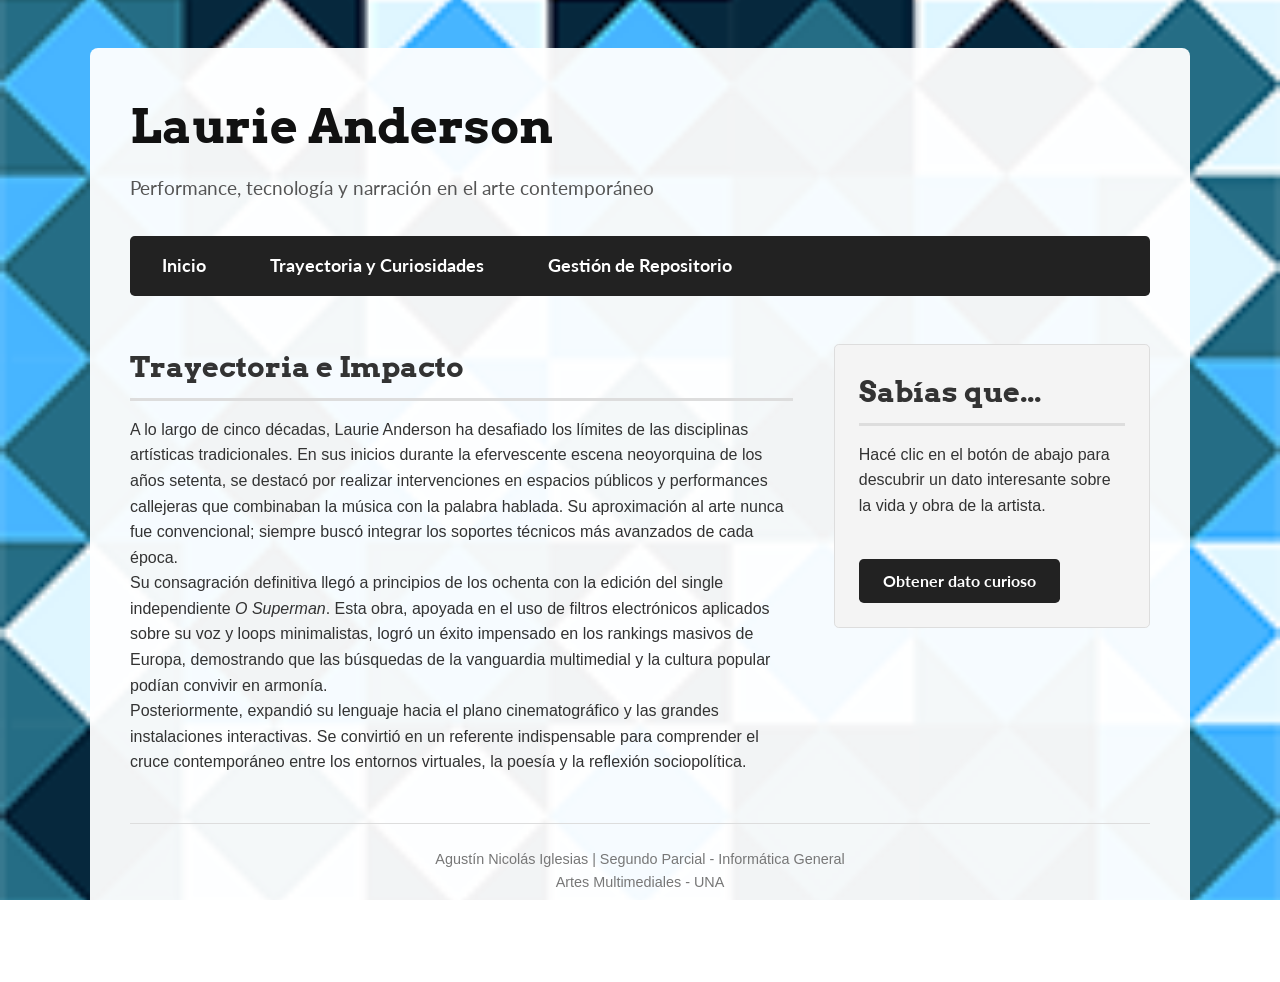
==== trayectoria.html @ d1cdc9f0 "Creación de gestion.html y trayectoria.html Creación de gestion.html y trayectoria.html, tambien se " ====
<!DOCTYPE html>
<html lang="es">
<head>
    <meta charset="UTF-8">
    <meta name="viewport" content="width=device-width, initial-scale=1.0">
    <title>Trayectoria y Curiosidades - Laurie Anderson | Segundo Parcial IG</title>
    
    <link rel="preconnect" href="https://fonts.googleapis.com">
    <link rel="preconnect" href="https://fonts.gstatic.com" crossorigin>
    <link href="https://fonts.googleapis.com/css2?family=Arvo:ital,wght@0,400;0,700;1,400;1,700&family=Lato:ital,wght@0,100;0,300;0,400;0,700;0,900;1,100;1,300;1,400;1,700;1,900&display=swap" rel="stylesheet">
    
    <link rel="stylesheet" href="css/estilos.css">
</head>
<body>

    <div id="contenedor-principal">

        <header>
            <h1>Laurie Anderson</h1>
            <p>Performance, tecnología y narración en el arte contemporáneo</p>
        </header>

        <nav>
            <ul>
                <li><a href="index.html">Inicio</a></li>
                <li><a href="trayectoria.html">Trayectoria y Curiosidades</a></li>
                <li><a href="gestion.html">Gestión de Repositorio</a></li>
            </ul>
        </nav>

        <main>
            
            <section class="layout-2-columnas">
                
                <article class="columna-principal">
                    <h2>Trayectoria e Impacto</h2>
                    <p>A lo largo de cinco décadas, Laurie Anderson ha desafiado los límites de las disciplinas artísticas tradicionales. En sus inicios durante la efervescente escena neoyorquina de los años setenta, se destacó por realizar intervenciones en espacios públicos y performances callejeras que combinaban la música con la palabra hablada. Su aproximación al arte nunca fue convencional; siempre buscó integrar los soportes técnicos más avanzados de cada época.</p>
                    
                    <p>Su consagración definitiva llegó a principios de los ochenta con la edición del single independiente <em>O Superman</em>. Esta obra, apoyada en el uso de filtros electrónicos aplicados sobre su voz y loops minimalistas, logró un éxito impensado en los rankings masivos de Europa, demostrando que las búsquedas de la vanguardia multimedial y la cultura popular podían convivir en armonía.</p>
                    
                    <p>Posteriormente, expandió su lenguaje hacia el plano cinematográfico y las grandes instalaciones interactivas. Se convirtió en un referente indispensable para comprender el cruce contemporáneo entre los entornos virtuales, la poesía y la reflexión sociopolítica.</p>
                </article>

                <aside class="columna-lateral">
                    <h2>Sabías que...</h2>
                    
                    <div id="bloque-curiosidad">
                        <p id="texto-curioso">Hacé clic en el botón de abajo para descubrir un dato interesante sobre la vida y obra de la artista.</p>
                    </div>
                    
                    <button id="boton-curioso">Obtener dato curioso</button>
                </aside>

            </section>

        </main>

        <footer>
            <p>Agustín Nicolás Iglesias | Segundo Parcial - Informática General</p>
            <p>Artes Multimediales - UNA</p>
        </footer>

    </div>

    <!--<script src="js/curiosidades.js"></script>-->
</body>
</html>
---- css/estilos.css ----
/* ==========================================================================
   1. RESET GLOBAL Y MODELO DE CAJA
   ========================================================================== */
* {
    margin: 0;
    padding: 0;
    box-sizing: border-box;
}

/* ==========================================================================
   2. BODY Y FONDO DE PÁGINA
   ========================================================================== */
body {
    /* Imagen de fondo */
    background-image: url('../img/fondo.png');
    background-size: cover;
    background-position: center;
    background-attachment: fixed;
    
    /* Tipografía estándar para el cuerpo del texto (NO es de Google Fonts) */
    font-family: Arial, Helvetica, sans-serif;
    font-size: 1rem;
    line-height: 1.6;
    color: #333333;
    
    /* FLEXBOX: Se usa en el body para centrar el bloque contenedor horizontalmente */
    display: flex;
    justify-content: center;
    
    /* Márgenes (padding interno del body) para permitir visualizar la imagen de fondo */
    padding: 3rem 0; 
}

/* ==========================================================================
   3. BLOQUE CONTENEDOR PRINCIPAL
   ========================================================================== */
#contenedor-principal {
    /* Único uso permitido de px para el ancho máximo según consigna */
    max-width: 1100px;
    width: 90%; /* Porcentaje para adaptabilidad */
    
    /* Fondo con opacidad para garantizar la legibilidad del contenido sobre la imagen */
    background-color: rgba(255, 255, 255, 0.95);
    padding: 2.5rem;
    border-radius: 0.5rem;
}

/* ==========================================================================
   4. TIPOGRAFÍAS DE GOOGLE FONTS (Solo Títulos y Destacados)
   ========================================================================== */
h1, h2, h3, legend, strong {
    font-family: 'Arvo', serif;
}

header h1 {
    font-size: 3rem;
    color: #111111;
    margin-bottom: 0.5rem;
}

header p {
    font-family: 'Lato', sans-serif; /* Lato como secundaria para texto destacado */
    font-size: 1.2rem;
    color: #555555;
    margin-bottom: 2rem;
}

h2 {
    font-size: 1.8rem;
    margin-bottom: 1rem;
    border-bottom: 0.2rem solid #dddddd;
    padding-bottom: 0.5rem;
}

/* ==========================================================================
   5. MENÚ DE NAVEGACIÓN (Horizontal con Flexbox)
   ========================================================================== */
nav {
    margin-bottom: 3rem;
    background-color: #222222;
    border-radius: 0.3rem;
}

nav ul {
    /* Layout Flexbox horizontal para el menú */
    display: flex;
    flex-direction: row;
    list-style: none;
}

/* Comportamiento base de los enlaces */
nav a {
    display: block;
    padding: 1rem 2rem;
    text-decoration: none;
    font-family: 'Lato', sans-serif;
    font-weight: 700;
    font-size: 1.1rem;
    transition: all 0.3s ease;
}

/* Definición estricta de todos los estados del link */
nav a:link {
    color: #ffffff;
}

nav a:visited {
    color: #cccccc;
}

nav a:hover {
    background-color: #555555;
    color: #ffffff;
}

nav a:active {
    background-color: #000000;
    color: #ffffff;
}

/* ==========================================================================
   6. IMÁGENES
   ========================================================================== */
img {
    width: 100%;
    height: auto;
    border-radius: 0.3rem;
    margin-bottom: 1rem;
}

/* ==========================================================================
   7. LAYOUTS (Resueltos exclusivamente con Flexbox y %)
   ========================================================================== */

/* Layout Página 1: 3 Columnas Iguales */
.layout-3-columnas {
    display: flex;
    flex-direction: row;
    justify-content: space-between;
    align-items: stretch;
}

.layout-3-columnas .columna {
    width: 31%; /* Porcentaje que asegura 3 columnas del mismo ancho equitativas */
    background-color: #f9f9f9;
    padding: 1.5rem;
    border-radius: 0.3rem;
}

/* Layout Página 2: 2 Columnas Asimétricas */
.layout-2-columnas {
    display: flex;
    flex-direction: row;
    justify-content: space-between;
    align-items: flex-start;
}

.columna-principal {
    width: 65%; /* Columna ancha */
}

.columna-lateral {
    width: 31%; /* Columna angosta */
    background-color: #f4f4f4;
    padding: 1.5rem;
    border-radius: 0.3rem;
    border: 0.1rem solid #dddddd;
}

.columna-lateral p {
    margin-bottom: 1rem;
}

/* ==========================================================================
   8. FORMULARIOS Y BOTONES (Para gestion.html)
   ========================================================================== */
form {
    margin-bottom: 2rem;
}

fieldset {
    padding: 1.5rem;
    border: 0.1rem solid #cccccc;
    border-radius: 0.3rem;
    /* Flexbox en columna para organizar los inputs prolijamente */
    display: flex;
    flex-direction: column; 
}

legend {
    font-size: 1.2rem;
    padding: 0 0.5rem;
}

label {
    font-family: 'Lato', sans-serif;
    font-weight: 700;
    margin-top: 1rem;
    margin-bottom: 0.3rem;
}

input {
    padding: 0.6rem;
    font-size: 1rem;
    border: 0.1rem solid #aaaaaa;
    border-radius: 0.2rem;
}

button {
    font-family: 'Lato', sans-serif;
    font-weight: 700;
    font-size: 1rem;
    margin-top: 1.5rem;
    padding: 0.8rem 1.5rem;
    background-color: #222222;
    color: #ffffff;
    border: none;
    border-radius: 0.3rem;
    cursor: pointer;
    align-self: flex-start;
}

button:hover {
    background-color: #555555;
}

button:disabled {
    background-color: #cccccc;
    cursor: not-allowed;
}

.formulario-bloqueado {
    opacity: 0.5;
}

/* ==========================================================================
   9. PIE DE PÁGINA
   ========================================================================== */
footer {
    margin-top: 3rem;
    padding-top: 1.5rem;
    border-top: 0.1rem solid #dddddd;
    text-align: center;
}

footer p {
    font-size: 0.9rem;
    color: #777777;
}
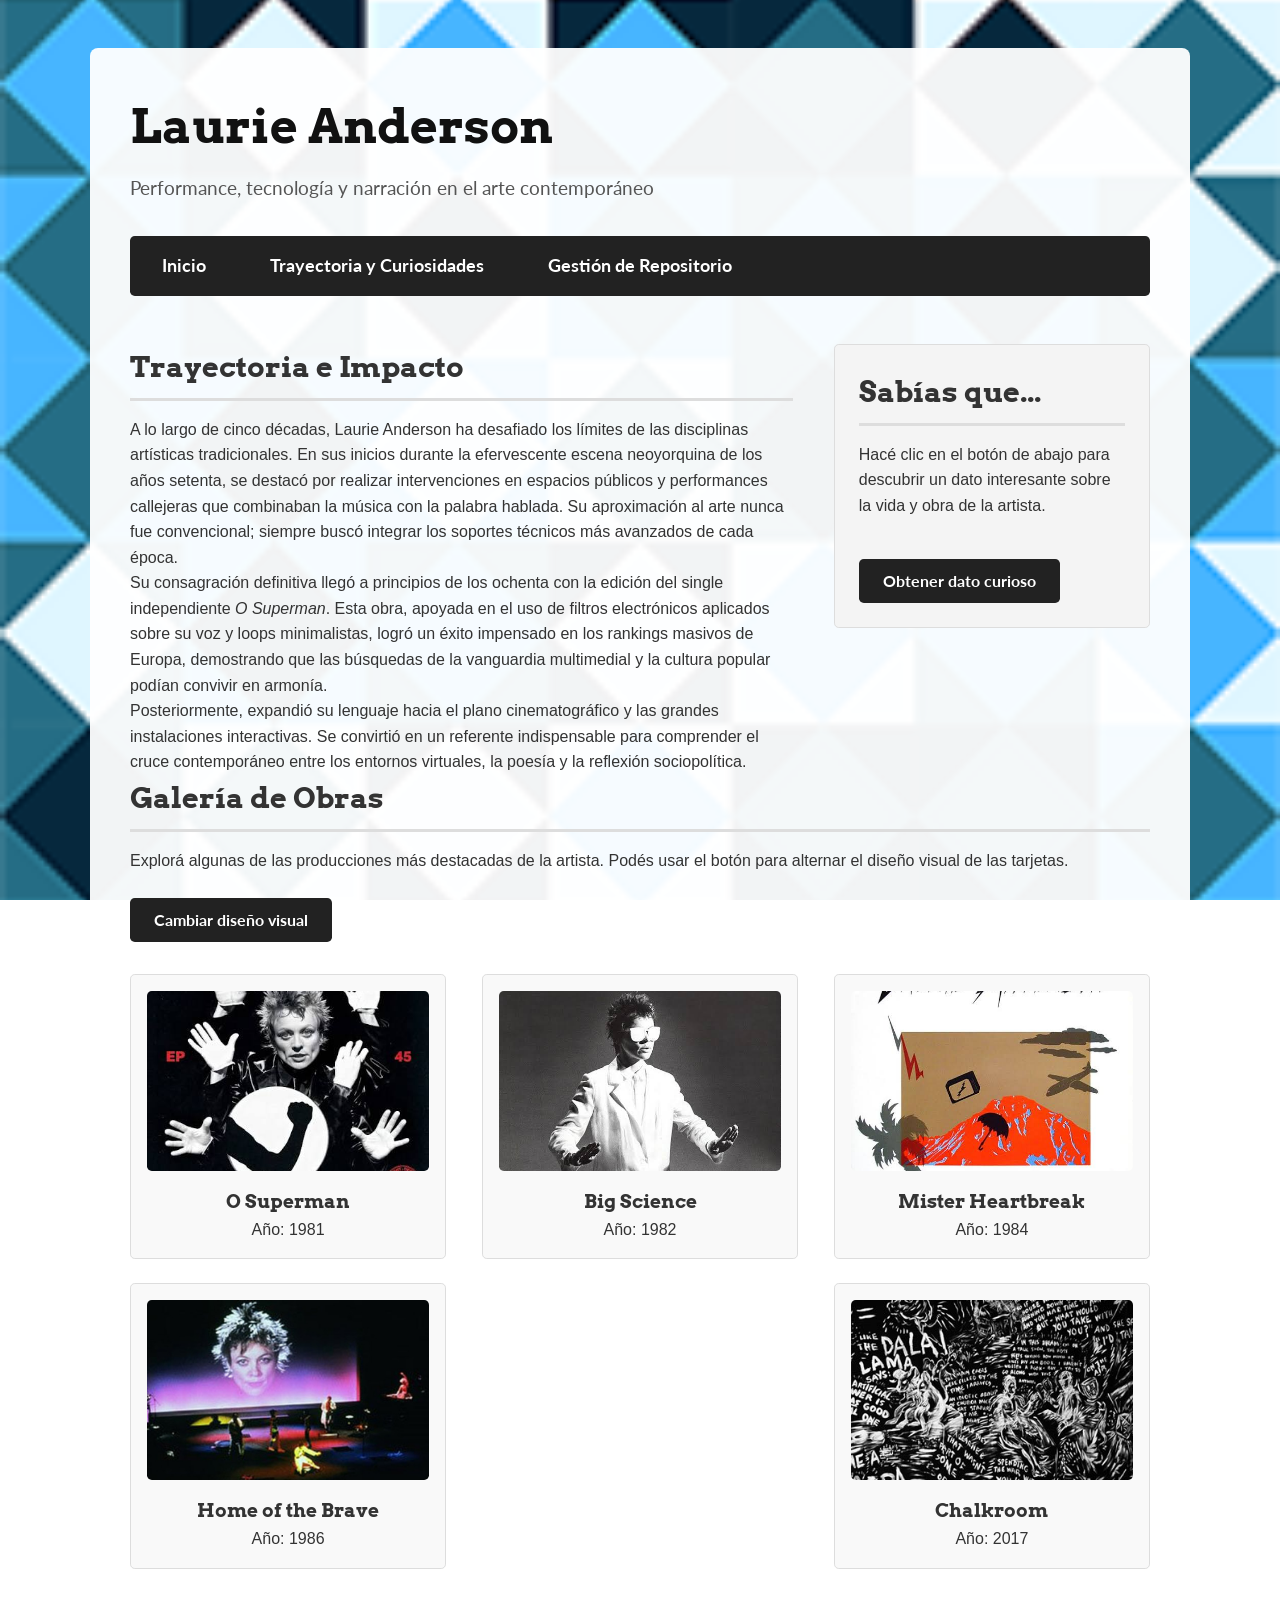
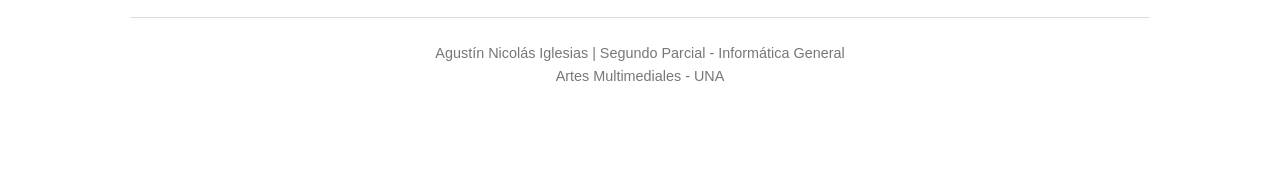
==== commit 87893ec3: "Carga de js Actualización y carga de los JavaScript y actualización de demás archivos" ====
--- a/trayectoria.html
+++ b/trayectoria.html
@@ -53,6 +53,15 @@
 
             </section>
 
+            <section id="seccion-galeria">
+                <h2>Galería de Obras</h2>
+                <p class="instruccion-interaccion">Explorá algunas de las producciones más destacadas de la artista. Podés usar el botón para alternar el diseño visual de las tarjetas.</p>
+                
+                <button id="boton-diseno">Cambiar diseño visual</button>
+
+                <div id="mosaico-obras"></div>
+            </section>
+
         </main>
 
         <footer>
@@ -62,6 +71,7 @@
 
     </div>
 
-    <!--<script src="js/curiosidades.js"></script>-->
+    <script src="js/curiosidades.js"></script>
+    <script src="js/galeria.js"></script>
 </body>
 </html>
--- a/css/estilos.css
+++ b/css/estilos.css
@@ -246,4 +246,61 @@
 footer p {
     font-size: 0.9rem;
     color: #777777;
+}
+
+/* ==========================================================================
+   ESTILOS DE LA GALERÍA DINÁMICA (JS)
+   ========================================================================== */
+#mosaico-obras {
+    display: flex;
+    flex-direction: row;
+    flex-wrap: wrap; /* Permite que las tarjetas bajen a la siguiente fila */
+    justify-content: space-between;
+    margin-top: 2rem;
+    gap: 1.5rem;
+    transition: all 0.5s ease;
+}
+
+.tarjeta-obra {
+    width: 31%; /* Por defecto se muestran en 3 columnas */
+    background-color: #f9f9f9;
+    border: 0.1rem solid #dddddd;
+    border-radius: 0.3rem;
+    padding: 1rem;
+    text-align: center;
+    transition: all 0.4s ease;
+}
+
+.tarjeta-obra img {
+    width: 100%;
+    height: 180px;
+    object-fit: cover; /* Evita que la imagen se deforme */
+    margin-bottom: 0.5rem;
+}
+
+/* --- DISEÑO ALTERNATIVO ACTIVADO POR JAVASCRIPT --- */
+/* Modifica la dirección del flex y los colores al alternar con el botón */
+#mosaico-obras.diseno-alternativo {
+    flex-direction: column; /* Cambia el layout a lista vertical de 1 columna */
+    background-color: #111111; /* Fondo oscuro de contraste */
+    padding: 2rem;
+    border-radius: 0.5rem;
+}
+
+#mosaico-obras.diseno-alternativo .tarjeta-obra {
+    width: 100%; /* Ocupan todo el ancho en modo lista */
+    display: flex;
+    flex-direction: row; /* La imagen se pone al lado del texto */
+    align-items: center;
+    background-color: #222222;
+    color: #ffffff;
+    border-color: #444444;
+    text-align: left;
+}
+
+#mosaico-obras.diseno-alternativo .tarjeta-obra img {
+    width: 150px;
+    height: 100px;
+    margin-bottom: 0;
+    margin-right: 2rem;
 }
